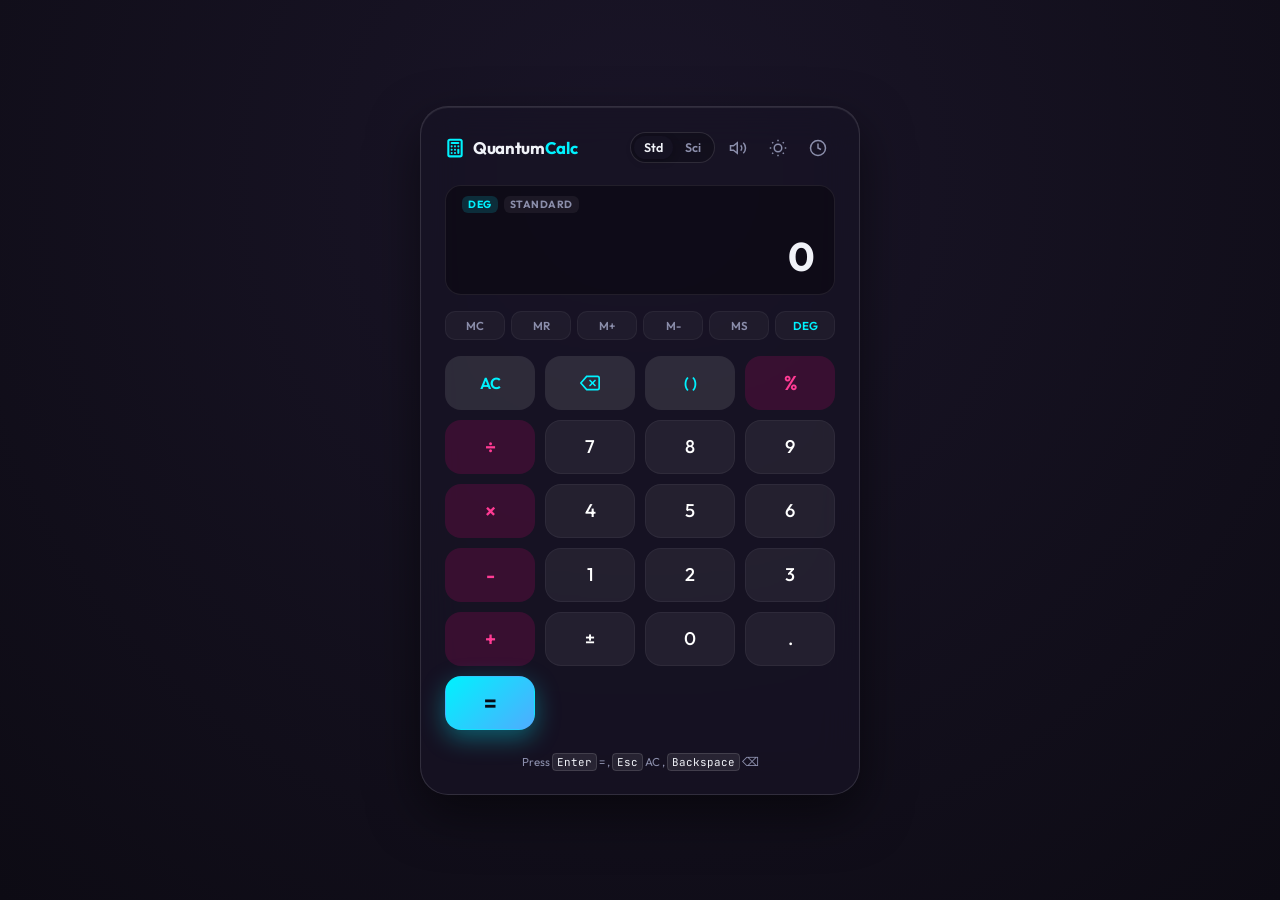
==== index.html @ 9b19a922 "feat: implement core calculator engine with scientific features, theming, and sound effects" ====
<!DOCTYPE html>
<html lang="en" data-theme="cyberpunk">
<head>
  <meta charset="UTF-8">
  <meta name="viewport" content="width=device-width, initial-scale=1.0">
  <meta name="description" content="A sleek, powerful, and responsive modern calculator web application with Standard and Scientific modes, history log, customizable themes, and keyboard support.">
  <title>Quantum Calc | Modern Scientific Calculator</title>
  <link rel="preconnect" href="https://fonts.googleapis.com">
  <link rel="preconnect" href="https://fonts.gstatic.com" crossorigin>
  <link href="https://fonts.googleapis.com/css2?family=Outfit:wght@300;400;500;600;700&family=JetBrains+Mono:wght@400;500;700&display=swap" rel="stylesheet">
  <link rel="stylesheet" href="styles.css">
</head>
<body>
  <div class="app-container">
    <!-- Main Calculator Unit -->
    <main class="calculator" id="calculator-app" aria-label="Calculator App">
      
      <!-- Top Bar / Controls Header -->
      <header class="calc-header">
        <div class="brand">
          <div class="logo-icon">
            <svg width="20" height="20" viewBox="0 0 24 24" fill="none" stroke="currentColor" stroke-width="2.5" stroke-linecap="round" stroke-linejoin="round">
              <rect x="4" y="2" width="16" height="20" rx="2"/>
              <line x1="8" y1="6" x2="16" y2="6"/>
              <line x1="16" y1="14" x2="16" y2="18"/>
              <path d="M16 10h.01"/>
              <path d="M12 10h.01"/>
              <path d="M8 10h.01"/>
              <path d="M12 14h.01"/>
              <path d="M8 14h.01"/>
              <path d="M12 18h.01"/>
              <path d="M8 18h.01"/>
            </svg>
          </div>
          <span class="brand-name">Quantum<span class="brand-accent">Calc</span></span>
        </div>

        <div class="header-actions">
          <!-- Mode Switcher -->
          <div class="mode-toggle-group" role="radiogroup" aria-label="Calculator Mode">
            <button type="button" class="mode-btn active" id="btn-mode-standard" data-mode="standard" title="Standard Mode">Std</button>
            <button type="button" class="mode-btn" id="btn-mode-scientific" data-mode="scientific" title="Scientific Mode">Sci</button>
          </div>

          <!-- Sound Toggle -->
          <button type="button" class="icon-btn" id="sound-toggle" title="Toggle Sound Feedback" aria-label="Toggle Sound">
            <svg class="sound-icon-on" width="18" height="18" viewBox="0 0 24 24" fill="none" stroke="currentColor" stroke-width="2">
              <polygon points="11 5 6 9 2 9 2 15 6 15 11 19 11 5"/>
              <path d="M19.07 4.93a10 10 0 0 1 0 14.14M15.54 8.46a5 5 0 0 1 0 7.07"/>
            </svg>
            <svg class="sound-icon-off hidden" width="18" height="18" viewBox="0 0 24 24" fill="none" stroke="currentColor" stroke-width="2">
              <line x1="1" y1="1" x2="23" y2="23"/>
              <polygon points="11 5 6 9 2 9 2 15 6 15 11 19 11 5"/>
            </svg>
          </button>

          <!-- Theme Dropdown -->
          <div class="theme-selector">
            <button type="button" class="icon-btn" id="theme-menu-btn" title="Change Theme" aria-label="Change Theme">
              <svg width="18" height="18" viewBox="0 0 24 24" fill="none" stroke="currentColor" stroke-width="2">
                <circle cx="12" cy="12" r="5"/>
                <path d="M12 1v2M12 21v2M4.22 4.22l1.42 1.42M18.36 18.36l1.42 1.42M1 12h2M21 12h2M4.22 19.78l1.42-1.42M18.36 5.64l1.42-1.42"/>
              </svg>
            </button>
            <div class="theme-dropdown hidden" id="theme-dropdown">
              <button type="button" class="theme-opt active" data-theme="cyberpunk">
                <span class="theme-dot cyberpunk"></span> Cyberpunk Dark
              </button>
              <button type="button" class="theme-opt" data-theme="glass">
                <span class="theme-dot glass"></span> Glass Light
              </button>
              <button type="button" class="theme-opt" data-theme="oled">
                <span class="theme-dot oled"></span> Deep Space OLED
              </button>
            </div>
          </div>

          <!-- History Toggle -->
          <button type="button" class="icon-btn" id="history-toggle" title="View History" aria-label="Toggle History">
            <svg width="18" height="18" viewBox="0 0 24 24" fill="none" stroke="currentColor" stroke-width="2">
              <circle cx="12" cy="12" r="10"/>
              <polyline points="12 6 12 12 16 14"/>
            </svg>
          </button>
        </div>
      </header>

      <!-- Calculator Display Screen -->
      <section class="calc-display-container">
        <!-- Display Badges / Status Indicators -->
        <div class="display-badges">
          <span class="badge badge-deg" id="angle-badge" title="Angle Mode (Click to toggle Deg/Rad)">DEG</span>
          <span class="badge badge-mem hidden" id="memory-badge" title="Memory stored">M</span>
          <span class="badge badge-mode" id="mode-badge">STANDARD</span>
        </div>

        <!-- Expression Preview Line -->
        <div class="expression-line" id="expression-display" aria-live="polite"></div>

        <!-- Primary Output Display -->
        <div class="result-line-wrapper">
          <div class="result-line" id="result-display" tabindex="0" aria-live="assertive">0</div>
        </div>
      </section>

      <!-- Memory Toolbar -->
      <div class="memory-bar">
        <button type="button" class="mem-btn" data-action="mc" id="btn-mc" title="Memory Clear">MC</button>
        <button type="button" class="mem-btn" data-action="mr" id="btn-mr" title="Memory Recall">MR</button>
        <button type="button" class="mem-btn" data-action="m-plus" id="btn-mplus" title="Memory Add">M+</button>
        <button type="button" class="mem-btn" data-action="m-minus" id="btn-mminus" title="Memory Subtract">M-</button>
        <button type="button" class="mem-btn" data-action="ms" id="btn-ms" title="Memory Store">MS</button>
        <button type="button" class="mem-btn highlight-badge" id="btn-angle-toggle" title="Toggle Degrees / Radians">DEG</button>
      </div>

      <!-- Keypad Container -->
      <div class="keypad-container" id="keypad">
        
        <!-- Scientific Panel (Visible in Sci mode) -->
        <div class="sci-keypad hidden" id="sci-keypad">
          <button type="button" class="key key-sci" data-action="func" data-value="sin" title="Sine (sin)">sin</button>
          <button type="button" class="key key-sci" data-action="func" data-value="cos" title="Cosine (cos)">cos</button>
          <button type="button" class="key key-sci" data-action="func" data-value="tan" title="Tangent (tan)">tan</button>
          <button type="button" class="key key-sci" data-action="func" data-value="asin" title="Arcsine (asin)">sin⁻¹</button>
          <button type="button" class="key key-sci" data-action="func" data-value="acos" title="Arccosine (acos)">cos⁻¹</button>

          <button type="button" class="key key-sci" data-action="func" data-value="atan" title="Arctangent (atan)">tan⁻¹</button>
          <button type="button" class="key key-sci" data-action="func" data-value="log" title="Logarithm base 10">log</button>
          <button type="button" class="key key-sci" data-action="func" data-value="ln" title="Natural Logarithm">ln</button>
          <button type="button" class="key key-sci" data-action="func" data-value="sqrt" title="Square Root (√)">√</button>
          <button type="button" class="key key-sci" data-action="func" data-value="cbrt" title="Cube Root (∛)">∛</button>

          <button type="button" class="key key-sci" data-action="operator" data-value="^" title="Exponentiation (x^y)">xʸ</button>
          <button type="button" class="key key-sci" data-action="operator" data-value="^2" title="Square (x²)">x²</button>

          <button type="button" class="key key-sci" data-action="constant" data-value="π" title="Pi (π)">π</button>
          <button type="button" class="key key-sci" data-action="constant" data-value="e" title="Euler's Number (e)">e</button>
          <button type="button" class="key key-sci" data-action="action" data-value="factorial" title="Factorial (!)">n!</button>
        </div>

        <!-- Standard Keypad Grid -->
        <div class="std-keypad" id="std-keypad">
          <!-- Row 1 -->
          <button type="button" class="key key-func" data-action="clear-all" title="Clear All (Escape)">AC</button>
          <button type="button" class="key key-func" data-action="backspace" title="Backspace (Backspace)">
            <svg width="20" height="20" viewBox="0 0 24 24" fill="none" stroke="currentColor" stroke-width="2" stroke-linecap="round">
              <path d="M21 4H8l-7 8 7 8h13a2 2 0 0 0 2-2V6a2 2 0 0 0-2-2z"/>
              <line x1="18" y1="9" x2="12" y2="15"/>
              <line x1="12" y1="9" x2="18" y2="15"/>
            </svg>
          </button>
          <button type="button" class="key key-func" data-action="parentheses" data-value="()" title="Parentheses ()">( )</button>
          <button type="button" class="key key-operator" data-action="operator" data-value="%" title="Percent">%</button>
          <button type="button" class="key key-operator" data-action="operator" data-value="÷" title="Divide (/)">÷</button>

          <!-- Row 2 -->
          <button type="button" class="key key-num" data-action="num" data-value="7">7</button>
          <button type="button" class="key key-num" data-action="num" data-value="8">8</button>
          <button type="button" class="key key-num" data-action="num" data-value="9">9</button>
          <button type="button" class="key key-operator" data-action="operator" data-value="×" title="Multiply (*)">×</button>

          <!-- Row 3 -->
          <button type="button" class="key key-num" data-action="num" data-value="4">4</button>
          <button type="button" class="key key-num" data-action="num" data-value="5">5</button>
          <button type="button" class="key key-num" data-action="num" data-value="6">6</button>
          <button type="button" class="key key-operator" data-action="operator" data-value="-" title="Subtract (-)">-</button>

          <!-- Row 4 -->
          <button type="button" class="key key-num" data-action="num" data-value="1">1</button>
          <button type="button" class="key key-num" data-action="num" data-value="2">2</button>
          <button type="button" class="key key-num" data-action="num" data-value="3">3</button>
          <button type="button" class="key key-operator" data-action="operator" data-value="+" title="Add (+)">+</button>

          <!-- Row 5 -->
          <button type="button" class="key key-num" data-action="negate" title="Plus / Minus (±)">±</button>
          <button type="button" class="key key-num" data-action="num" data-value="0">0</button>
          <button type="button" class="key key-num" data-action="decimal" data-value="." title="Decimal point (.)">.</button>
          <button type="button" class="key key-equals" data-action="calculate" title="Calculate (Enter / =)">=</button>
        </div>

      </div>

      <!-- Quick Keyboard Hint Footer -->
      <footer class="calc-footer">
        <span class="hint-text">Press <kbd>Enter</kbd> = , <kbd>Esc</kbd> AC , <kbd>Backspace</kbd> ⌫</span>
      </footer>

    </main>

    <!-- History Drawer Side Panel -->
    <aside class="history-panel hidden" id="history-panel" aria-label="Calculation History">
      <div class="history-header">
        <h3>Calculation History</h3>
        <div class="history-actions">
          <button type="button" class="icon-btn text-btn" id="clear-history-btn" title="Clear History">Clear</button>
          <button type="button" class="icon-btn" id="close-history-btn" title="Close History" aria-label="Close History">
            <svg width="20" height="20" viewBox="0 0 24 24" fill="none" stroke="currentColor" stroke-width="2">
              <line x1="18" y1="6" x2="6" y2="18"/>
              <line x1="6" y1="6" x2="18" y2="18"/>
            </svg>
          </button>
        </div>
      </div>

      <div class="history-list" id="history-list">
        <div class="empty-history" id="empty-history-msg">
          <svg width="36" height="36" viewBox="0 0 24 24" fill="none" stroke="currentColor" stroke-width="1.5">
            <circle cx="12" cy="12" r="10"/>
            <polyline points="12 6 12 12 16 14"/>
          </svg>
          <p>No history yet</p>
          <span>Your calculations will appear here.</span>
        </div>
      </div>
    </aside>
  </div>

  <script src="script.js"></script>
</body>
</html>
---- styles.css ----
/* ==========================================================================
   QUANTUM CALC - MODERN DESIGN SYSTEM & STYLES
   ========================================================================== */

/* --------------------------------------------------------------------------
   1. COLOR PALETTES & THEME TOKENS
   -------------------------------------------------------------------------- */
:root {
  /* Default Theme: Cyberpunk Dark */
  --bg-gradient: radial-gradient(circle at 50% 20%, #1a1528 0%, #0d0b14 100%);
  --card-bg: rgba(23, 19, 36, 0.75);
  --card-border: rgba(255, 255, 255, 0.12);
  --card-shadow: 0 20px 50px rgba(0, 0, 0, 0.5), inset 0 1px 1px rgba(255, 255, 255, 0.1);
  
  --text-main: #f0f2f8;
  --text-muted: #8b8eab;
  --brand-accent: #00f2fe;
  
  --display-bg: rgba(10, 8, 18, 0.6);
  --display-border: rgba(255, 255, 255, 0.08);
  
  --btn-num-bg: rgba(255, 255, 255, 0.06);
  --btn-num-hover: rgba(255, 255, 255, 0.12);
  --btn-num-text: #ffffff;
  
  --btn-func-bg: rgba(255, 255, 255, 0.1);
  --btn-func-hover: rgba(255, 255, 255, 0.18);
  --btn-func-text: #00f2fe;
  
  --btn-op-bg: rgba(255, 0, 127, 0.15);
  --btn-op-hover: rgba(255, 0, 127, 0.28);
  --btn-op-text: #ff3b94;
  
  --btn-equals-bg: linear-gradient(135deg, #00f2fe 0%, #4facfe 100%);
  --btn-equals-hover: linear-gradient(135deg, #38f9d7 0%, #4facfe 100%);
  --btn-equals-text: #080c16;
  --btn-equals-shadow: 0 8px 24px rgba(0, 242, 254, 0.35);

  --btn-sci-bg: rgba(0, 242, 254, 0.08);
  --btn-sci-hover: rgba(0, 242, 254, 0.16);
  --btn-sci-text: #70e4ef;
  
  --badge-deg-bg: rgba(0, 242, 254, 0.15);
  --badge-deg-text: #00f2fe;
  --badge-mem-bg: rgba(255, 184, 0, 0.2);
  --badge-mem-text: #ffb800;

  --history-panel-bg: rgba(15, 12, 25, 0.92);
  --history-item-hover: rgba(255, 255, 255, 0.05);

  --font-sans: 'Outfit', -apple-system, BlinkMacSystemFont, 'Segoe UI', Roboto, sans-serif;
  --font-mono: 'JetBrains Mono', monospace;
  
  --radius-lg: 28px;
  --radius-md: 16px;
  --radius-sm: 10px;
}

/* Theme: Glass Light */
[data-theme="glass"] {
  --bg-gradient: linear-gradient(135deg, #e0c3fc 0%, #8ec5fc 100%);
  --card-bg: rgba(255, 255, 255, 0.65);
  --card-border: rgba(255, 255, 255, 0.6);
  --card-shadow: 0 20px 50px rgba(31, 38, 135, 0.18), inset 0 1px 1px rgba(255, 255, 255, 0.8);
  
  --text-main: #1e293b;
  --text-muted: #64748b;
  --brand-accent: #3b82f6;
  
  --display-bg: rgba(255, 255, 255, 0.45);
  --display-border: rgba(255, 255, 255, 0.5);
  
  --btn-num-bg: rgba(255, 255, 255, 0.7);
  --btn-num-hover: rgba(255, 255, 255, 0.95);
  --btn-num-text: #1e293b;
  
  --btn-func-bg: rgba(59, 130, 246, 0.1);
  --btn-func-hover: rgba(59, 130, 246, 0.2);
  --btn-func-text: #2563eb;
  
  --btn-op-bg: rgba(236, 72, 153, 0.1);
  --btn-op-hover: rgba(236, 72, 153, 0.2);
  --btn-op-text: #db2777;
  
  --btn-equals-bg: linear-gradient(135deg, #3b82f6 0%, #2563eb 100%);
  --btn-equals-hover: linear-gradient(135deg, #60a5fa 0%, #1d4ed8 100%);
  --btn-equals-text: #ffffff;
  --btn-equals-shadow: 0 8px 24px rgba(37, 99, 235, 0.3);

  --btn-sci-bg: rgba(147, 51, 234, 0.08);
  --btn-sci-hover: rgba(147, 51, 234, 0.16);
  --btn-sci-text: #7c3aed;
  
  --badge-deg-bg: rgba(59, 130, 246, 0.15);
  --badge-deg-text: #2563eb;
  --badge-mem-bg: rgba(245, 158, 11, 0.2);
  --badge-mem-text: #d97706;

  --history-panel-bg: rgba(255, 255, 255, 0.95);
  --history-item-hover: rgba(0, 0, 0, 0.04);
}

/* Theme: Deep Space OLED */
[data-theme="oled"] {
  --bg-gradient: #000000;
  --card-bg: #09090b;
  --card-border: #27272a;
  --card-shadow: 0 0 0 1px #27272a;
  
  --text-main: #f4f4f5;
  --text-muted: #71717a;
  --brand-accent: #10b981;
  
  --display-bg: #18181b;
  --display-border: #27272a;
  
  --btn-num-bg: #18181b;
  --btn-num-hover: #27272a;
  --btn-num-text: #f4f4f5;
  
  --btn-func-bg: rgba(16, 185, 129, 0.12);
  --btn-func-hover: rgba(16, 185, 129, 0.22);
  --btn-func-text: #10b981;
  
  --btn-op-bg: rgba(99, 102, 241, 0.15);
  --btn-op-hover: rgba(99, 102, 241, 0.28);
  --btn-op-text: #818cf8;
  
  --btn-equals-bg: linear-gradient(135deg, #10b981 0%, #059669 100%);
  --btn-equals-hover: linear-gradient(135deg, #34d399 0%, #047857 100%);
  --btn-equals-text: #000000;
  --btn-equals-shadow: 0 8px 24px rgba(16, 185, 129, 0.25);

  --btn-sci-bg: rgba(99, 102, 241, 0.08);
  --btn-sci-hover: rgba(99, 102, 241, 0.16);
  --btn-sci-text: #a5b4fc;
  
  --badge-deg-bg: rgba(16, 185, 129, 0.15);
  --badge-deg-text: #10b981;
  --badge-mem-bg: rgba(245, 158, 11, 0.2);
  --badge-mem-text: #fbbf24;

  --history-panel-bg: #09090b;
  --history-item-hover: #18181b;
}

/* --------------------------------------------------------------------------
   2. GLOBAL RESET & BASE STYLES
   -------------------------------------------------------------------------- */
*, *::before, *::after {
  box-sizing: border-box;
  margin: 0;
  padding: 0;
  user-select: none;
  -webkit-user-select: none;
}

body {
  font-family: var(--font-sans);
  background: var(--bg-gradient);
  color: var(--text-main);
  min-height: 100vh;
  display: flex;
  justify-content: center;
  align-items: center;
  padding: 20px;
  overflow-x: hidden;
  transition: background 0.4s ease, color 0.4s ease;
}

/* Utility Class */
.hidden {
  display: none !important;
}

/* --------------------------------------------------------------------------
   3. CONTAINER & CALCULATOR FRAME
   -------------------------------------------------------------------------- */
.app-container {
  position: relative;
  width: 100%;
  max-width: 440px;
  display: flex;
  justify-content: center;
}

.calculator {
  width: 100%;
  background: var(--card-bg);
  backdrop-filter: blur(20px);
  -webkit-backdrop-filter: blur(20px);
  border: 1px solid var(--card-border);
  box-shadow: var(--card-shadow);
  border-radius: var(--radius-lg);
  padding: 24px;
  display: flex;
  flex-direction: column;
  gap: 16px;
  transition: transform 0.3s cubic-bezier(0.16, 1, 0.3, 1), box-shadow 0.3s ease, background 0.3s ease;
}

/* --------------------------------------------------------------------------
   4. HEADER & TOP CONTROLS
   -------------------------------------------------------------------------- */
.calc-header {
  display: flex;
  justify-content: space-between;
  align-items: center;
  padding-bottom: 4px;
}

.brand {
  display: flex;
  align-items: center;
  gap: 8px;
  font-weight: 700;
  font-size: 1.05rem;
  letter-spacing: -0.02em;
}

.logo-icon {
  color: var(--brand-accent);
  display: flex;
  align-items: center;
}

.brand-accent {
  color: var(--brand-accent);
}

.header-actions {
  display: flex;
  align-items: center;
  gap: 6px;
}

/* Mode Switcher Buttons */
.mode-toggle-group {
  display: flex;
  background: rgba(0, 0, 0, 0.2);
  border: 1px solid var(--card-border);
  border-radius: 20px;
  padding: 3px;
  gap: 2px;
}

.mode-btn {
  background: transparent;
  border: none;
  color: var(--text-muted);
  font-family: var(--font-sans);
  font-size: 0.78rem;
  font-weight: 600;
  padding: 4px 10px;
  border-radius: 14px;
  cursor: pointer;
  transition: all 0.2s ease;
}

.mode-btn.active {
  background: var(--card-bg);
  color: var(--text-main);
  box-shadow: 0 2px 8px rgba(0, 0, 0, 0.2);
}

/* Icon Buttons */
.icon-btn {
  background: transparent;
  border: none;
  color: var(--text-muted);
  width: 34px;
  height: 34px;
  border-radius: 50%;
  display: flex;
  align-items: center;
  justify-content: center;
  cursor: pointer;
  transition: all 0.2s ease;
}

.icon-btn:hover {
  color: var(--text-main);
  background: rgba(255, 255, 255, 0.08);
}

.text-btn {
  width: auto;
  padding: 0 10px;
  border-radius: var(--radius-sm);
  font-size: 0.82rem;
  font-weight: 500;
}

/* Theme Dropdown */
.theme-selector {
  position: relative;
}

.theme-dropdown {
  position: absolute;
  top: 40px;
  right: 0;
  background: var(--history-panel-bg);
  border: 1px solid var(--card-border);
  box-shadow: 0 12px 32px rgba(0, 0, 0, 0.4);
  border-radius: var(--radius-md);
  padding: 6px;
  display: flex;
  flex-direction: column;
  gap: 4px;
  z-index: 100;
  width: 170px;
  backdrop-filter: blur(16px);
}

.theme-opt {
  display: flex;
  align-items: center;
  gap: 8px;
  background: transparent;
  border: none;
  color: var(--text-muted);
  font-family: var(--font-sans);
  font-size: 0.82rem;
  font-weight: 500;
  padding: 8px 12px;
  border-radius: var(--radius-sm);
  cursor: pointer;
  text-align: left;
  transition: all 0.2s ease;
}

.theme-opt:hover, .theme-opt.active {
  color: var(--text-main);
  background: var(--history-item-hover);
}

.theme-dot {
  width: 10px;
  height: 10px;
  border-radius: 50%;
  display: inline-block;
}
.theme-dot.cyberpunk { background: #00f2fe; box-shadow: 0 0 6px #00f2fe; }
.theme-dot.glass { background: #3b82f6; }
.theme-dot.oled { background: #10b981; }

/* --------------------------------------------------------------------------
   5. CALCULATOR DISPLAY SCREEN
   -------------------------------------------------------------------------- */
.calc-display-container {
  background: var(--display-bg);
  border: 1px solid var(--display-border);
  border-radius: var(--radius-md);
  padding: 16px 20px;
  display: flex;
  flex-direction: column;
  justify-content: flex-end;
  min-height: 110px;
  position: relative;
  overflow: hidden;
}

.display-badges {
  position: absolute;
  top: 10px;
  left: 16px;
  display: flex;
  gap: 6px;
  align-items: center;
}

.badge {
  font-size: 0.65rem;
  font-weight: 700;
  letter-spacing: 0.05em;
  padding: 2px 6px;
  border-radius: 6px;
  text-transform: uppercase;
}

.badge-deg {
  background: var(--badge-deg-bg);
  color: var(--badge-deg-text);
  cursor: pointer;
  transition: opacity 0.2s;
}

.badge-mem {
  background: var(--badge-mem-bg);
  color: var(--badge-mem-text);
}

.badge-mode {
  background: rgba(255, 255, 255, 0.06);
  color: var(--text-muted);
}

.expression-line {
  font-family: var(--font-mono);
  font-size: 0.92rem;
  color: var(--text-muted);
  min-height: 1.4em;
  text-align: right;
  word-break: break-all;
  overflow-x: auto;
  white-space: nowrap;
  scrollbar-width: none; /* Firefox */
  padding-bottom: 2px;
}

.expression-line::-webkit-scrollbar {
  display: none;
}

.result-line-wrapper {
  overflow-x: auto;
  text-align: right;
  scrollbar-width: none;
}

.result-line-wrapper::-webkit-scrollbar {
  display: none;
}

.result-line {
  font-family: var(--font-sans);
  font-size: 2.5rem;
  font-weight: 700;
  color: var(--text-main);
  letter-spacing: -0.02em;
  line-height: 1.1;
  word-break: normal;
  white-space: nowrap;
  outline: none;
  transition: font-size 0.15s ease;
}

/* --------------------------------------------------------------------------
   6. MEMORY TOOLBAR
   -------------------------------------------------------------------------- */
.memory-bar {
  display: flex;
  gap: 6px;
}

.mem-btn {
  flex: 1;
  background: rgba(255, 255, 255, 0.04);
  border: 1px solid rgba(255, 255, 255, 0.05);
  border-radius: var(--radius-sm);
  color: var(--text-muted);
  font-family: var(--font-sans);
  font-size: 0.72rem;
  font-weight: 600;
  padding: 6px 0;
  cursor: pointer;
  transition: all 0.2s ease;
}

.mem-btn:hover {
  background: rgba(255, 255, 255, 0.09);
  color: var(--text-main);
}

.mem-btn.highlight-badge {
  color: var(--brand-accent);
}

/* --------------------------------------------------------------------------
   7. KEYPAD & BUTTONS
   -------------------------------------------------------------------------- */
.keypad-container {
  display: flex;
  flex-direction: column;
  gap: 10px;
}

/* Scientific Keypad Grid */
.sci-keypad {
  display: grid;
  grid-template-columns: repeat(5, 1fr);
  gap: 8px;
  padding-bottom: 4px;
  border-bottom: 1px solid var(--display-border);
  animation: fadeInDown 0.25s cubic-bezier(0.16, 1, 0.3, 1);
}

/* Standard Keypad Grid */
.std-keypad {
  display: grid;
  grid-template-columns: repeat(4, 1fr);
  gap: 10px;
}

.std-keypad .key-func:nth-child(1),
.std-keypad .key-func:nth-child(2),
.std-keypad .key-func:nth-child(3),
.std-keypad .key-operator:nth-child(4),
.std-keypad .key-operator:nth-child(5) {
  /* Row 1 layout adjustments */
}

/* Specific layout adjustments for 5 items in top row of standard keypad */
.std-keypad {
  grid-template-columns: repeat(4, 1fr);
}

/* Modify row 1 to fit 5 items cleanly by spanning grid or nesting */
.std-keypad {
  display: grid;
  grid-template-columns: repeat(4, 1fr);
}

/* Override: Top function row in std-keypad uses 5 items cleanly */
.std-keypad {
  display: grid;
  grid-template-columns: repeat(4, 1fr);
  grid-template-areas:
    "r1 r1 r1 r1"
    "n7 n8 n9 op1"
    "n4 n5 n6 op2"
    "n1 n2 n3 op3"
    "neg n0 dec eq";
}

/* Define explicit placement for row 1 wrapper if needed, or use grid column spans */
.std-keypad {
  display: grid;
  grid-template-columns: repeat(4, 1fr);
  gap: 10px;
}

/* Standard key sizes */
.key {
  position: relative;
  height: 54px;
  border-radius: var(--radius-md);
  border: 1px solid transparent;
  font-family: var(--font-sans);
  font-size: 1.15rem;
  font-weight: 500;
  display: flex;
  align-items: center;
  justify-content: center;
  cursor: pointer;
  outline: none;
  transition: transform 0.1s ease, box-shadow 0.15s ease, background 0.15s ease, color 0.15s ease;
  overflow: hidden;
}

.key:active, .key.active {
  transform: scale(0.93);
}

/* Key Styles by Category */
.key-num {
  background: var(--btn-num-bg);
  color: var(--btn-num-text);
  border-color: rgba(255, 255, 255, 0.05);
}
.key-num:hover {
  background: var(--btn-num-hover);
}

.key-func {
  background: var(--btn-func-bg);
  color: var(--btn-func-text);
  font-size: 1rem;
  font-weight: 600;
}
.key-func:hover {
  background: var(--btn-func-hover);
}

.key-operator {
  background: var(--btn-op-bg);
  color: var(--btn-op-text);
  font-size: 1.25rem;
  font-weight: 600;
}
.key-operator:hover {
  background: var(--btn-op-hover);
}

.key-equals {
  background: var(--btn-equals-bg);
  color: var(--btn-equals-text);
  font-size: 1.4rem;
  font-weight: 700;
  box-shadow: var(--btn-equals-shadow);
}
.key-equals:hover {
  background: var(--btn-equals-hover);
  box-shadow: 0 10px 28px rgba(0, 242, 254, 0.45);
}

.key-sci {
  height: 42px;
  font-size: 0.85rem;
  font-weight: 500;
  background: var(--btn-sci-bg);
  color: var(--btn-sci-text);
  border-radius: var(--radius-sm);
}
.key-sci:hover {
  background: var(--btn-sci-hover);
}

/* Ripple Feedback Effect */
.key::after {
  content: "";
  position: absolute;
  width: 100%;
  height: 100%;
  top: 0;
  left: 0;
  pointer-events: none;
  background-image: radial-gradient(circle, #fff 10%, transparent 10.01%);
  background-repeat: no-repeat;
  background-position: 50%;
  transform: scale(10, 10);
  opacity: 0;
  transition: transform 0.4s, opacity 0.8s;
}

.key:active::after {
  transform: scale(0, 0);
  opacity: 0.3;
  transition: 0s;
}

/* --------------------------------------------------------------------------
   8. FOOTER & KEYBOARD HINTS
   -------------------------------------------------------------------------- */
.calc-footer {
  text-align: center;
  padding-top: 4px;
}

.hint-text {
  font-size: 0.72rem;
  color: var(--text-muted);
}

kbd {
  background: rgba(255, 255, 255, 0.08);
  border: 1px solid rgba(255, 255, 255, 0.12);
  border-radius: 4px;
  padding: 1px 4px;
  font-family: var(--font-mono);
  font-size: 0.68rem;
  color: var(--text-main);
}

/* --------------------------------------------------------------------------
   9. HISTORY DRAWER PANEL
   -------------------------------------------------------------------------- */
.history-panel {
  position: absolute;
  top: 0;
  right: 0;
  bottom: 0;
  left: 0;
  background: var(--history-panel-bg);
  backdrop-filter: blur(24px);
  -webkit-backdrop-filter: blur(24px);
  border-radius: var(--radius-lg);
  border: 1px solid var(--card-border);
  padding: 24px;
  z-index: 90;
  display: flex;
  flex-direction: column;
  gap: 16px;
  animation: slideInRight 0.25s cubic-bezier(0.16, 1, 0.3, 1);
}

.history-header {
  display: flex;
  justify-content: space-between;
  align-items: center;
  border-bottom: 1px solid var(--display-border);
  padding-bottom: 12px;
}

.history-header h3 {
  font-size: 1.05rem;
  font-weight: 600;
}

.history-actions {
  display: flex;
  align-items: center;
  gap: 8px;
}

.history-list {
  flex: 1;
  overflow-y: auto;
  display: flex;
  flex-direction: column;
  gap: 10px;
  padding-right: 4px;
}

.history-list::-webkit-scrollbar {
  width: 5px;
}

.history-list::-webkit-scrollbar-thumb {
  background: rgba(255, 255, 255, 0.15);
  border-radius: 10px;
}

.history-item {
  background: rgba(255, 255, 255, 0.03);
  border: 1px solid var(--display-border);
  border-radius: var(--radius-md);
  padding: 12px 14px;
  cursor: pointer;
  transition: all 0.2s ease;
  display: flex;
  flex-direction: column;
  align-items: flex-end;
  gap: 4px;
}

.history-item:hover {
  background: var(--history-item-hover);
  border-color: var(--brand-accent);
  transform: translateY(-1px);
}

.history-item .hist-expr {
  font-family: var(--font-mono);
  font-size: 0.85rem;
  color: var(--text-muted);
}

.history-item .hist-res {
  font-family: var(--font-sans);
  font-size: 1.25rem;
  font-weight: 700;
  color: var(--text-main);
}

.empty-history {
  display: flex;
  flex-direction: column;
  align-items: center;
  justify-content: center;
  height: 100%;
  color: var(--text-muted);
  gap: 8px;
  text-align: center;
}

.empty-history p {
  font-weight: 600;
  font-size: 0.95rem;
}

.empty-history span {
  font-size: 0.8rem;
  opacity: 0.7;
}

/* --------------------------------------------------------------------------
   10. ANIMATIONS & RESPONSIVE DESIGN
   -------------------------------------------------------------------------- */
@keyframes fadeInDown {
  from { opacity: 0; transform: translateY(-10px); }
  to { opacity: 1; transform: translateY(0); }
}

@keyframes slideInRight {
  from { opacity: 0; transform: translateX(20px); }
  to { opacity: 1; transform: translateX(0); }
}

@media (max-width: 480px) {
  body {
    padding: 12px;
  }

  .calculator {
    padding: 18px;
    border-radius: 22px;
  }

  .result-line {
    font-size: 2.1rem;
  }

  .key {
    height: 48px;
    font-size: 1.05rem;
  }

  .key-sci {
    height: 38px;
    font-size: 0.78rem;
  }
}
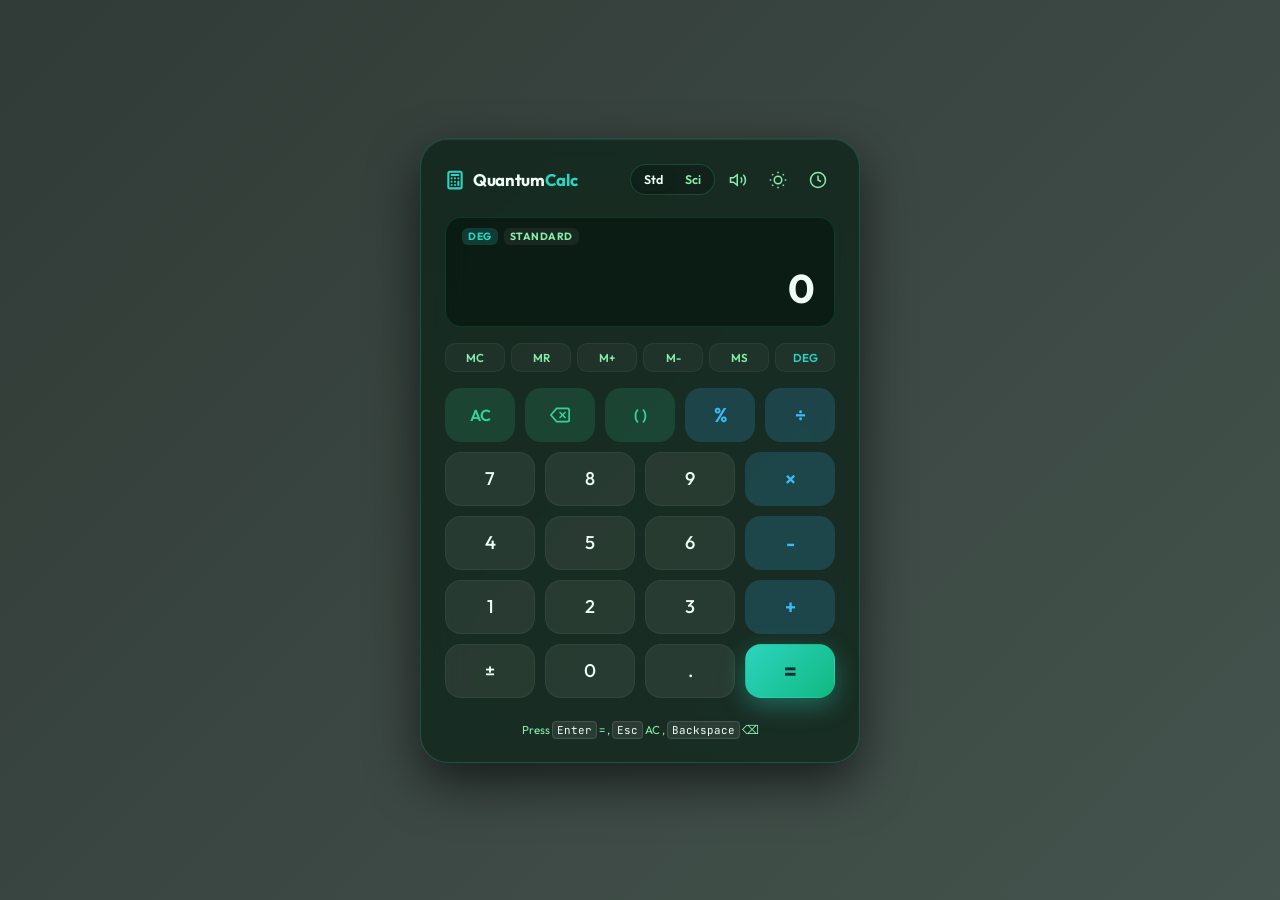
==== commit a6075394: "finalised calci theme" ====
--- a/index.html
+++ b/index.html
@@ -1,5 +1,5 @@
 <!DOCTYPE html>
-<html lang="en" data-theme="cyberpunk">
+<html lang="en" data-theme="nature">
 <head>
   <meta charset="UTF-8">
   <meta name="viewport" content="width=device-width, initial-scale=1.0">
@@ -63,7 +63,10 @@
               </svg>
             </button>
             <div class="theme-dropdown hidden" id="theme-dropdown">
-              <button type="button" class="theme-opt active" data-theme="cyberpunk">
+              <button type="button" class="theme-opt active" data-theme="nature">
+                <span class="theme-dot nature"></span> Forest River
+              </button>
+              <button type="button" class="theme-opt" data-theme="cyberpunk">
                 <span class="theme-dot cyberpunk"></span> Cyberpunk Dark
               </button>
               <button type="button" class="theme-opt" data-theme="glass">
--- a/styles.css
+++ b/styles.css
@@ -54,6 +54,51 @@
   --radius-lg: 28px;
   --radius-md: 16px;
   --radius-sm: 10px;
+}
+
+/* Theme: Forest River Nature */
+[data-theme="nature"] {
+  --bg-gradient: linear-gradient(135deg, rgba(3, 15, 10, 0.82) 0%, rgba(6, 26, 18, 0.75) 100%),
+    url('https://images.unsplash.com/photo-1448375240586-882707db888b?auto=format&fit=crop&w=1920&q=80') center/cover no-repeat fixed;
+  --card-bg: rgba(13, 35, 24, 0.75);
+  --card-border: rgba(45, 212, 191, 0.22);
+  --card-shadow: 0 20px 50px rgba(0, 0, 0, 0.6), inset 0 1px 1px rgba(255, 255, 255, 0.1);
+  
+  --text-main: #f0fdf4;
+  --text-muted: #86efac;
+  --brand-accent: #2dd4bf;
+  
+  --display-bg: rgba(6, 20, 14, 0.65);
+  --display-border: rgba(45, 212, 191, 0.15);
+  
+  --btn-num-bg: rgba(255, 255, 255, 0.07);
+  --btn-num-hover: rgba(255, 255, 255, 0.14);
+  --btn-num-text: #f0fdf4;
+  
+  --btn-func-bg: rgba(52, 211, 153, 0.15);
+  --btn-func-hover: rgba(52, 211, 153, 0.28);
+  --btn-func-text: #34d399;
+  
+  --btn-op-bg: rgba(56, 189, 248, 0.18);
+  --btn-op-hover: rgba(56, 189, 248, 0.32);
+  --btn-op-text: #38bdf8;
+  
+  --btn-equals-bg: linear-gradient(135deg, #2dd4bf 0%, #10b981 100%);
+  --btn-equals-hover: linear-gradient(135deg, #5eead4 0%, #059669 100%);
+  --btn-equals-text: #042f2e;
+  --btn-equals-shadow: 0 8px 24px rgba(45, 212, 191, 0.35);
+
+  --btn-sci-bg: rgba(45, 212, 191, 0.1);
+  --btn-sci-hover: rgba(45, 212, 191, 0.2);
+  --btn-sci-text: #5eead4;
+  
+  --badge-deg-bg: rgba(45, 212, 191, 0.18);
+  --badge-deg-text: #2dd4bf;
+  --badge-mem-bg: rgba(250, 204, 21, 0.22);
+  --badge-mem-text: #facc15;
+
+  --history-panel-bg: rgba(8, 24, 17, 0.94);
+  --history-item-hover: rgba(255, 255, 255, 0.06);
 }
 
 /* Theme: Glass Light */
@@ -341,6 +386,7 @@
   border-radius: 50%;
   display: inline-block;
 }
+.theme-dot.nature { background: #2dd4bf; box-shadow: 0 0 6px #2dd4bf; }
 .theme-dot.cyberpunk { background: #00f2fe; box-shadow: 0 0 6px #00f2fe; }
 .theme-dot.glass { background: #3b82f6; }
 .theme-dot.oled { background: #10b981; }
@@ -486,49 +532,21 @@
   animation: fadeInDown 0.25s cubic-bezier(0.16, 1, 0.3, 1);
 }
 
-/* Standard Keypad Grid */
+/* Standard Keypad Grid - 20-column layout supporting 5 items in Row 1 & 4 items in Rows 2-5 */
 .std-keypad {
   display: grid;
-  grid-template-columns: repeat(4, 1fr);
+  grid-template-columns: repeat(20, 1fr);
   gap: 10px;
 }
 
-.std-keypad .key-func:nth-child(1),
-.std-keypad .key-func:nth-child(2),
-.std-keypad .key-func:nth-child(3),
-.std-keypad .key-operator:nth-child(4),
-.std-keypad .key-operator:nth-child(5) {
-  /* Row 1 layout adjustments */
-}
-
-/* Specific layout adjustments for 5 items in top row of standard keypad */
-.std-keypad {
-  grid-template-columns: repeat(4, 1fr);
-}
-
-/* Modify row 1 to fit 5 items cleanly by spanning grid or nesting */
-.std-keypad {
-  display: grid;
-  grid-template-columns: repeat(4, 1fr);
-}
-
-/* Override: Top function row in std-keypad uses 5 items cleanly */
-.std-keypad {
-  display: grid;
-  grid-template-columns: repeat(4, 1fr);
-  grid-template-areas:
-    "r1 r1 r1 r1"
-    "n7 n8 n9 op1"
-    "n4 n5 n6 op2"
-    "n1 n2 n3 op3"
-    "neg n0 dec eq";
-}
-
-/* Define explicit placement for row 1 wrapper if needed, or use grid column spans */
-.std-keypad {
-  display: grid;
-  grid-template-columns: repeat(4, 1fr);
-  gap: 10px;
+/* Row 1 (5 items: AC, ⌫, (), %, ÷) - 4 cols each = 20 total */
+.std-keypad > :nth-child(-n+5) {
+  grid-column: span 4;
+}
+
+/* Rows 2-5 (4 items per row) - 5 cols each = 20 total */
+.std-keypad > :nth-child(n+6) {
+  grid-column: span 5;
 }
 
 /* Standard key sizes */
